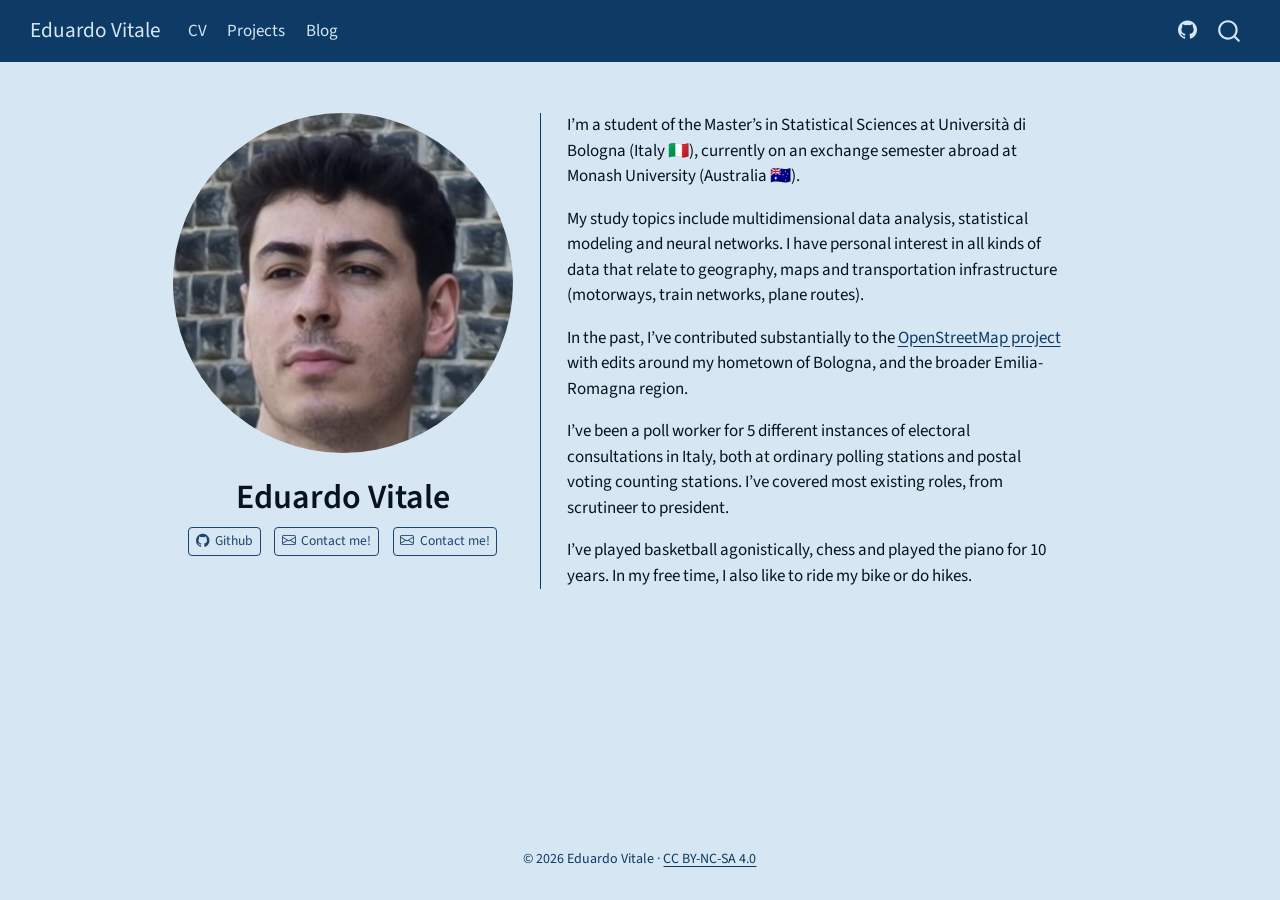
==== index.html @ f0003b97 "Built site for gh-pages" ====
<!DOCTYPE html>
<html xmlns="http://www.w3.org/1999/xhtml" lang="en" xml:lang="en"><head>

<meta charset="utf-8">
<meta name="generator" content="quarto-1.11.9">

<meta name="viewport" content="width=device-width, initial-scale=1.0, user-scalable=yes">


<title>Eduardo Vitale</title>
<style>
/* Default styles provided by pandoc.
** See https://pandoc.org/MANUAL.html#variables-for-html for config info.
*/
span.smallcaps{font-variant: small-caps;}
div.columns{display: flex; gap: 1.5em;}
div.column{flex: auto;}
@media screen {
div.columns{gap: min(4vw, 1.5em);}
div.column{overflow-x: auto;}
}
div.hanging-indent{margin-left: 1.5em; text-indent: -1.5em;}
ul.task-list{list-style: none;}
ul.task-list li input[type="checkbox"] {
  width: 0.8em;
  margin: 0 0.8em 0.2em -1em; /* quarto-specific, see https://github.com/quarto-dev/quarto-cli/issues/4556 */ 
  vertical-align: middle;
}
</style>


<script src="site_libs/quarto-nav/quarto-nav.js"></script>
<script src="site_libs/quarto-nav/headroom.min.js"></script>
<script src="site_libs/clipboard/clipboard.min.js"></script>
<script src="site_libs/quarto-search/autocomplete.umd.js"></script>
<script src="site_libs/quarto-search/fuse.min.js"></script>
<script src="site_libs/quarto-search/quarto-search.js"></script>
<meta name="quarto:offset" content="./">
<script src="site_libs/quarto-html/quarto.js" type="module"></script>
<script src="site_libs/quarto-html/tabsets/tabsets.js" type="module"></script>
<script src="site_libs/quarto-html/scrollable-regions/scrollable-regions.js" type="module"></script>
<script src="site_libs/quarto-html/popper.min.js"></script>
<script src="site_libs/quarto-html/tippy.umd.min.js"></script>
<link href="site_libs/quarto-html/tippy.css" rel="stylesheet">
<link href="site_libs/quarto-html/quarto-syntax-highlighting-63b5708e65d6cd79cd7618c58d0c21e7.css" rel="stylesheet" id="quarto-text-highlighting-styles">
<script src="site_libs/bootstrap/bootstrap.min.js"></script>
<link href="site_libs/bootstrap/bootstrap-icons.css" rel="stylesheet">
<link href="site_libs/bootstrap/bootstrap-68e6c9a759f6f047661711591d067c5d.min.css" rel="stylesheet" append-hash="true" id="quarto-bootstrap" data-mode="light">
<script id="quarto-search-options" type="application/json">{
  "location": "navbar",
  "copy-button": false,
  "collapse-after": 3,
  "panel-placement": "end",
  "type": "overlay",
  "limit": 50,
  "keyboard-shortcut": [
    "f",
    "/",
    "s"
  ],
  "show-item-context": false,
  "language": {
    "search-no-results-text": "No results",
    "search-matching-documents-text": "matching documents",
    "search-copy-link-title": "Copy link to search",
    "search-hide-matches-text": "Hide additional matches",
    "search-more-match-text": "more match in this document",
    "search-more-matches-text": "more matches in this document",
    "search-clear-button-title": "Clear",
    "search-text-placeholder": "",
    "search-detached-cancel-button-title": "Cancel",
    "search-submit-button-title": "Submit",
    "search-label": "Search"
  }
}</script>
<meta name="robots" content="noindex, nofollow, noai, noimageai">


</head>

<body class="nav-fixed fullcontent quarto-light"><a id="quarto-skip-link" class="visually-hidden-focusable" href="#quarto-document-content">Skip to main content</a>

<div id="quarto-search-results"></div>
  <header id="quarto-header" class="headroom fixed-top">
    <nav class="navbar navbar-expand-lg " data-bs-theme="dark" aria-label="Site">
      <div class="navbar-container container-fluid">
      <div class="navbar-brand-container mx-auto">
    <a class="navbar-brand" href="./index.html">
    <span class="navbar-title">Eduardo Vitale</span>
    </a>
  </div>
          <button class="navbar-toggler" type="button" data-bs-toggle="collapse" data-bs-target="#navbarCollapse" aria-controls="navbarCollapse" aria-expanded="false" aria-label="Toggle navigation" onclick="if (window.quartoToggleHeadroom) { window.quartoToggleHeadroom(); }">
  <span class="navbar-toggler-icon"></span>
</button>
          <div class="collapse navbar-collapse" id="navbarCollapse">
            <ul class="navbar-nav navbar-nav-scroll me-auto">
  <li class="nav-item">
    <a class="nav-link" href="./cv/index.html"> 
<span class="menu-text">CV</span></a>
  </li>  
  <li class="nav-item">
    <a class="nav-link" href="./projects/projects.html"> 
<span class="menu-text">Projects</span></a>
  </li>  
  <li class="nav-item">
    <a class="nav-link" href="./blog/blog.html"> 
<span class="menu-text">Blog</span></a>
  </li>  
</ul>
            <ul class="navbar-nav navbar-nav-scroll ms-auto">
  <li class="nav-item compact">
    <a class="nav-link" href="https://github.com/EduVit" target="_blank"> <i class="bi bi-github" role="img">
</i> 
<span class="menu-text"></span></a>
  </li>  
</ul>
          </div> <!-- /navcollapse -->
            <div class="quarto-navbar-tools">
</div>
            <div id="quarto-search" class="" title="Search"></div>
      </div> <!-- /container-fluid -->
    </nav>
</header>
<!-- content -->
<div id="quarto-content" class="quarto-container page-columns page-rows-contents page-layout-article page-navbar">
<!-- sidebar -->
<!-- margin-sidebar -->
    
<!-- main -->
<div class="quarto-about-trestles">
  <div class="about-entity">
    <img src="images/profile_photo.jpeg" class="about-image
  round " style="height: 20em; width: 20em;">
<header id="title-block-header" class="quarto-title-block default">
<div class="quarto-title">
<h1 class="title">Eduardo Vitale</h1>
</div>
<div class="quarto-title-meta">
  </div>
</header>
    <div class="about-links">
  <a href="https://github.com/EduVit" class="about-link" rel="" target="_blank">
    <i class="bi bi-github"></i>
     <span class="about-link-text">Github</span>
  </a>
  <a href="mailto:eduardo.vitale@studio.unibo.it" class="about-link" rel="" target="">
    <i class="bi bi-envelope"></i>
     <span class="about-link-text">Contact me!</span>
  </a>
  <a href="mailto:evit0003@student.monash.edu" class="about-link" rel="" target="">
    <i class="bi bi-envelope"></i>
     <span class="about-link-text">Contact me!</span>
  </a>
</div>
  </div>
  <div class="about-contents"><main class="content" id="quarto-document-content" tabindex="-1">
<p>I’m a student of the Master’s in Statistical Sciences at Università di Bologna (Italy 🇮🇹), currently on an exchange semester abroad at Monash University (Australia 🇦🇺).</p>
<p>My study topics include multidimensional data analysis, statistical modeling and neural networks. I have personal interest in all kinds of data that relate to geography, maps and transportation infrastructure (motorways, train networks, plane routes).</p>
<p>In the past, I’ve contributed substantially to the <a href="https://osm.org">OpenStreetMap project</a> with edits around my hometown of Bologna, and the broader Emilia-Romagna region.</p>
<p>I’ve been a poll worker for 5 different instances of electoral consultations in Italy, both at ordinary polling stations and postal voting counting stations. I’ve covered most existing roles, from scrutineer to president.</p>
<p>I’ve played basketball agonistically, chess and played the piano for 10 years. In my free time, I also like to ride my bike or do hikes.</p>


</main></div>
</div>
 <!-- /main -->
<script id="quarto-html-after-body" type="application/javascript">
  window.document.addEventListener("DOMContentLoaded", function (event) {
    const isCodeAnnotation = (el) => {
      for (const clz of el.classList) {
        if (clz.startsWith('code-annotation-')) {                     
          return true;
        }
      }
      return false;
    }
    const onCopySuccess = function(e) {
      // button target
      const button = e.trigger;
      // don't keep focus
      button.blur();
      // flash "checked"
      button.classList.add('code-copy-button-checked');
      var currentTitle = button.getAttribute("title");
      button.setAttribute("title", "Copied!");
      let tooltip;
      if (window.bootstrap) {
        button.setAttribute("data-bs-toggle", "tooltip");
        button.setAttribute("data-bs-placement", "left");
        button.setAttribute("data-bs-title", "Copied!");
        tooltip = new bootstrap.Tooltip(button, 
          { trigger: "manual", 
            customClass: "code-copy-button-tooltip",
            offset: [0, -8]});
        tooltip.show();    
      }
      setTimeout(function() {
        if (tooltip) {
          tooltip.hide();
          button.removeAttribute("data-bs-title");
          button.removeAttribute("data-bs-toggle");
          button.removeAttribute("data-bs-placement");
        }
        button.setAttribute("title", currentTitle);
        button.classList.remove('code-copy-button-checked');
      }, 1000);
      // clear code selection
      e.clearSelection();
    }
    const getTextToCopy = function(trigger) {
      const outerScaffold = trigger.parentElement.cloneNode(true);
      const codeEl = outerScaffold.querySelector('code');
      for (const childEl of codeEl.children) {
        if (isCodeAnnotation(childEl)) {
          childEl.remove();
        }
      }
      return codeEl.innerText;
    }
    const clipboard = new window.ClipboardJS('.code-copy-button:not([data-in-quarto-modal])', {
      text: getTextToCopy
    });
    clipboard.on('success', onCopySuccess);
    if (window.document.getElementById('quarto-embedded-source-code-modal')) {
      const clipboardModal = new window.ClipboardJS('.code-copy-button[data-in-quarto-modal]', {
        text: getTextToCopy,
        container: window.document.getElementById('quarto-embedded-source-code-modal')
      });
      clipboardModal.on('success', onCopySuccess);
    }
      var localhostRegex = new RegExp(/^(?:http|https):\/\/localhost\:?[0-9]*\//);
      var mailtoRegex = new RegExp(/^mailto:/);
        var filterRegex = new RegExp("https:\/\/EduVit\.github\.io\/");
      const newWindowLabel = "(opens in a new tab)";
      const newWindowNoteId = "quarto-ext-newwindow-label";
      // Links reference one hidden label through aria-describedby, so the
      // announcement never changes their accessible name.
      var describeNewWindow = (link) => {
        if (!window.document.getElementById(newWindowNoteId)) {
          var newWindowNote = window.document.createElement("span");
          newWindowNote.id = newWindowNoteId;
          newWindowNote.hidden = true;
          newWindowNote.textContent = newWindowLabel;
          window.document.body.appendChild(newWindowNote);
        }
        var describedBy = (link.getAttribute("aria-describedby") || "").split(/\s+/).filter(Boolean);
        if (!describedBy.includes(newWindowNoteId)) {
          describedBy.push(newWindowNoteId);
          link.setAttribute("aria-describedby", describedBy.join(" "));
        }
      }
      var isInternal = (href) => {
          return filterRegex.test(href) || localhostRegex.test(href) || mailtoRegex.test(href);
      }
      // Inspect non-navigation links and adorn them if external
      window.quartoDecorateExternalLinks = function (root) {
     var links = (root || window.document).querySelectorAll('a[href]:not(.nav-link):not(.navbar-brand):not(.toc-action):not(.sidebar-link):not(.sidebar-item-toggle):not(.pagination-link):not(.no-external):not([aria-hidden]):not(.dropdown-item):not(.quarto-navigation-tool):not(.about-link)');
      for (var i=0; i<links.length; i++) {
        const link = links[i];
        if (!isInternal(link.href)) {
          // undo the damage that might have been done by quarto-nav.js in the case of
          // links that we want to consider external
          if (link.dataset.originalHref !== undefined) {
            link.href = link.dataset.originalHref;
          }
            // target, if specified
            link.setAttribute("target", "_blank");
            if (link.getAttribute("rel") === null) {
              link.setAttribute("rel", "noopener");
            }
            describeNewWindow(link);
          if (!link.classList.contains('no-external-icon')) {
          }
        }
      }
      };
      window.quartoDecorateExternalLinks(window.document);
    // Esc closes the popup (WCAG 1.4.13) and focus leaving both trigger and
    // popup closes it (WCAG 2.4.11); tippy handles neither for interactive popups.
    const hideOnEscAndFocusOut = {
      name: 'hideOnEscAndFocusOut',
      defaultValue: true,
      fn(instance) {
        const dismiss = () => {
          // A show scheduled by the trigger delay would otherwise reopen it
          instance.clearDelayTimeouts();
          instance.hide();
        };
        const onKeyDown = (event) => {
          if (event.key !== 'Escape') {
            return;
          }
          // Keep Esc from also reaching page handlers (e.g. reveal.js overview),
          // except an open reveal.js slide menu, which Esc should close too.
          // The menu handles keys only when its keyboard option is on.
          const menuHandlesEsc = window.Reveal?.getPlugin?.('menu')?.isOpen() &&
            window.Reveal.getConfig().menu?.keyboard !== false;
          if (!menuHandlesEsc) {
            event.stopPropagation();
          }
          if (instance.popper.contains(window.document.activeElement)) {
            // Disabled while refocusing so the focus trigger does not reopen it
            instance.disable();
            instance.reference.focus();
            instance.enable();
          }
          dismiss();
        };
        const onFocusOut = (event) => {
          const target = event.relatedTarget;
          if (target && !instance.reference.contains(target) &&
              !instance.popper.contains(target)) {
            dismiss();
          }
        };
        // On the trigger too: a click trigger (code-annotations: select) has no
        // blur handling. Attached for the instance's lifetime so leaving the
        // trigger also cancels a show still pending on the trigger delay.
        instance.reference.addEventListener('focusout', onFocusOut);
        return {
          onShow() {
            window.document.addEventListener('keydown', onKeyDown, true);
            instance.popper.addEventListener('focusout', onFocusOut);
          },
          onHide() {
            window.document.removeEventListener('keydown', onKeyDown, true);
            instance.popper.removeEventListener('focusout', onFocusOut);
          },
          onDestroy() {
            instance.reference.removeEventListener('focusout', onFocusOut);
          },
        };
      },
    };
    function tippyHover(el, contentFn, onTriggerFn, onUntriggerFn) {
      const config = {
        allowHTML: true,
        maxWidth: 500,
        delay: 100,
        arrow: false,
        appendTo: function(el) {
            return el.parentElement;
        },
        interactive: true,
        interactiveBorder: 10,
        theme: 'quarto',
        placement: 'bottom-start',
        plugins: [hideOnEscAndFocusOut],
      };
      if (contentFn) {
        config.content = contentFn;
      }
      if (onTriggerFn) {
        config.onTrigger = onTriggerFn;
      }
      if (onUntriggerFn) {
        config.onUntrigger = onUntriggerFn;
      }
      window.tippy(el, config); 
    }
    const noterefs = window.document.querySelectorAll('a[role="doc-noteref"]');
    for (var i=0; i<noterefs.length; i++) {
      const ref = noterefs[i];
      tippyHover(ref, function() {
        // use id or data attribute instead here
        let href = ref.getAttribute('data-footnote-href') || ref.getAttribute('href');
        try { href = new URL(href).hash; } catch {}
        const id = href.replace(/^#\/?/, "");
        const note = window.document.getElementById(id);
        if (note) {
          return note.innerHTML;
        } else {
          return "";
        }
      });
    }
    const xrefs = window.document.querySelectorAll('a.quarto-xref');
    const processXRef = (id, note) => {
      // Strip column container classes
      const stripColumnClz = (el) => {
        el.classList.remove("page-full", "page-columns");
        if (el.children) {
          for (const child of el.children) {
            stripColumnClz(child);
          }
        }
      }
      stripColumnClz(note)
      if (id === null || id.startsWith('sec-')) {
        // Special case sections, only their first couple elements
        const container = document.createElement("div");
        if (note.children && note.children.length > 2) {
          container.appendChild(note.children[0].cloneNode(true));
          for (let i = 1; i < note.children.length; i++) {
            const child = note.children[i];
            if (child.tagName === "P" && child.innerText === "") {
              continue;
            } else {
              container.appendChild(child.cloneNode(true));
              break;
            }
          }
          if (window.Quarto?.typesetMath) {
            window.Quarto.typesetMath(container);
          }
          return container.innerHTML
        } else {
          if (window.Quarto?.typesetMath) {
            window.Quarto.typesetMath(note);
          }
          return note.innerHTML;
        }
      } else {
        // Remove any anchor links if they are present
        const anchorLink = note.querySelector('a.anchorjs-link');
        if (anchorLink) {
          anchorLink.remove();
        }
        if (window.Quarto?.typesetMath) {
          window.Quarto.typesetMath(note);
        }
        if (note.classList.contains("callout")) {
          return note.outerHTML;
        } else {
          return note.innerHTML;
        }
      }
    }
    for (var i=0; i<xrefs.length; i++) {
      const xref = xrefs[i];
      tippyHover(xref, undefined, function(instance) {
        instance.disable();
        let url = xref.getAttribute('href');
        let hash = undefined; 
        if (url.startsWith('#')) {
          hash = url;
        } else {
          try { hash = new URL(url).hash; } catch {}
        }
        if (hash) {
          const id = hash.replace(/^#\/?/, "");
          const note = window.document.getElementById(id);
          if (note !== null) {
            try {
              const html = processXRef(id, note.cloneNode(true));
              instance.setContent(html);
            } finally {
              instance.enable();
              instance.show();
            }
          } else {
            // See if we can fetch this
            fetch(url.split('#')[0])
            .then(res => res.text())
            .then(html => {
              const parser = new DOMParser();
              const htmlDoc = parser.parseFromString(html, "text/html");
              const note = htmlDoc.getElementById(id);
              if (note !== null) {
                const html = processXRef(id, note);
                instance.setContent(html);
              } 
            }).finally(() => {
              instance.enable();
              instance.show();
            });
          }
        } else {
          // See if we can fetch a full url (with no hash to target)
          // This is a special case and we should probably do some content thinning / targeting
          fetch(url)
          .then(res => res.text())
          .then(html => {
            const parser = new DOMParser();
            const htmlDoc = parser.parseFromString(html, "text/html");
            const note = htmlDoc.querySelector('main.content');
            if (note !== null) {
              // This should only happen for chapter cross references
              // (since there is no id in the URL)
              // remove the first header
              if (note.children.length > 0 && note.children[0].tagName === "HEADER") {
                note.children[0].remove();
              }
              const html = processXRef(null, note);
              instance.setContent(html);
            } 
          }).finally(() => {
            instance.enable();
            instance.show();
          });
        }
      }, function(instance) {
      });
    }
        let selectedAnnoteEl;
        const selectorForAnnotation = ( cell, annotation) => {
          let cellAttr = 'data-code-cell="' + cell + '"';
          let lineAttr = 'data-code-annotation="' +  annotation + '"';
          const selector = 'span[' + cellAttr + '][' + lineAttr + ']';
          return selector;
        }
        const selectCodeLines = (annoteEl) => {
          const doc = window.document;
          const targetCell = annoteEl.getAttribute("data-target-cell");
          const targetAnnotation = annoteEl.getAttribute("data-target-annotation");
          const annoteSpan = window.document.querySelector(selectorForAnnotation(targetCell, targetAnnotation));
          const lines = annoteSpan.getAttribute("data-code-lines").split(",");
          const lineIds = lines.map((line) => {
            return targetCell + "-" + line;
          })
          // Each band is positioned against its own containing block, which is
          // not the offsetParent of the lines, so place it from client rects.
          const placeBand = (band, firstEl, lastEl, codeBlock) => {
            const container = band.offsetParent;
            if (container === null) {
              return;
            }
            const containerRect = container.getBoundingClientRect();
            // Reveal.js scales slides with a transform, so convert client
            // pixels back to the CSS pixels of the container.
            const scale = containerRect.height / container.offsetHeight || 1;
            const firstRect = firstEl.getBoundingClientRect();
            const lastRect = lastEl.getBoundingClientRect();
            const top = (firstRect.top - containerRect.top) / scale - container.clientTop + container.scrollTop;
            const height = (lastRect.bottom - firstRect.top) / scale;
            band.style.top = top - 2 + "px";
            band.style.height = height + 4 + "px";
            if (codeBlock) {
              // Without the copy button wrapper, the containing block is wider
              // than the code block, so span the code block explicitly.
              const blockRect = codeBlock.getBoundingClientRect();
              band.style.left = (blockRect.left - containerRect.left) / scale - container.clientLeft + container.scrollLeft + "px";
              band.style.width = blockRect.width / scale + "px";
            }
          };
          if (lineIds.length > 0) {
            const el = window.document.getElementById(lineIds[0]);
            const lastEl = window.document.getElementById(lineIds[lineIds.length - 1]);
            const parent = el.parentElement.parentElement;
            // cook up a div (if necessary) and position it
            let div = window.document.getElementById("code-annotation-line-highlight");
            if (div === null) {
              div = window.document.createElement("div");
              div.setAttribute("id", "code-annotation-line-highlight");
              div.style.position = 'absolute';
              parent.appendChild(div);
            }
            placeBand(div, el, lastEl, parent.closest("div.sourceCode") || parent);
            let gutterDiv = window.document.getElementById("code-annotation-line-highlight-gutter");
            if (gutterDiv === null) {
              gutterDiv = window.document.createElement("div");
              gutterDiv.setAttribute("id", "code-annotation-line-highlight-gutter");
              gutterDiv.style.position = 'absolute';
              const codeCell = window.document.getElementById(targetCell);
              const gutter = codeCell.querySelector('.code-annotation-gutter');
              gutter.appendChild(gutterDiv);
            }
            placeBand(gutterDiv, el, lastEl);
            selectedAnnoteEl = annoteEl;
          }
        };
        const unselectCodeLines = () => {
          const elementsIds = ["code-annotation-line-highlight", "code-annotation-line-highlight-gutter"];
          elementsIds.forEach((elId) => {
            const div = window.document.getElementById(elId);
            if (div) {
              div.remove();
            }
          });
          selectedAnnoteEl = undefined;
        };
          // Handle positioning of the toggle
      window.addEventListener(
        "resize",
        throttle(() => {
          elRect = undefined;
          if (selectedAnnoteEl) {
            selectCodeLines(selectedAnnoteEl);
          }
        }, 10)
      );
      function throttle(fn, ms) {
      let throttle = false;
      let timer;
        return (...args) => {
          if(!throttle) { // first call gets through
              fn.apply(this, args);
              throttle = true;
          } else { // all the others get throttled
              if(timer) clearTimeout(timer); // cancel #2
              timer = setTimeout(() => {
                fn.apply(this, args);
                timer = throttle = false;
              }, ms);
          }
        };
      }
        // Attach click handler to the DT
        const annoteDls = window.document.querySelectorAll('dt[data-target-cell]');
        for (const annoteDlNode of annoteDls) {
          annoteDlNode.addEventListener('click', (event) => {
            const clickedEl = event.target;
            if (clickedEl !== selectedAnnoteEl) {
              unselectCodeLines();
              const activeEl = window.document.querySelector('dt[data-target-cell].code-annotation-active');
              if (activeEl) {
                activeEl.classList.remove('code-annotation-active');
              }
              selectCodeLines(clickedEl);
              clickedEl.classList.add('code-annotation-active');
            } else {
              // Unselect the line
              unselectCodeLines();
              clickedEl.classList.remove('code-annotation-active');
            }
          });
        }
    const findCites = (el) => {
      const parentEl = el.parentElement;
      if (parentEl) {
        const cites = parentEl.dataset.cites;
        if (cites) {
          return {
            el,
            cites: cites.split(' ')
          };
        } else {
          return findCites(el.parentElement)
        }
      } else {
        return undefined;
      }
    };
    var bibliorefs = window.document.querySelectorAll('a[role="doc-biblioref"]');
    for (var i=0; i<bibliorefs.length; i++) {
      const ref = bibliorefs[i];
      const citeInfo = findCites(ref);
      if (citeInfo) {
        tippyHover(citeInfo.el, function() {
          var popup = window.document.createElement('div');
          citeInfo.cites.forEach(function(cite) {
            var citeDiv = window.document.createElement('div');
            citeDiv.classList.add('hanging-indent');
            citeDiv.classList.add('csl-entry');
            var biblioDiv = window.document.getElementById('ref-' + cite);
            if (biblioDiv) {
              citeDiv.innerHTML = biblioDiv.innerHTML;
            }
            popup.appendChild(citeDiv);
          });
          return popup.innerHTML;
        });
      }
    }
  });
  </script>
  <script type="application/javascript">
  window.quartoScrollableRegionsLabels = {"code":"Scrollable code","output":"Scrollable output"};
  </script>
</div> <!-- /content -->
<footer class="footer">
  <div class="nav-footer">
    <div class="nav-footer-left">
      &nbsp;
    </div>   
    <div class="nav-footer-center">
<p>© 2026 Eduardo Vitale · <a href="https://creativecommons.org/licenses/by-nc-sa/4.0/">CC BY-NC-SA 4.0</a></p>
</div>
    <div class="nav-footer-right">
      &nbsp;
    </div>
  </div>
</footer>




</body></html>
---- site_libs/quarto-html/tippy.css ----
.tippy-box[data-animation=fade][data-state=hidden]{opacity:0}[data-tippy-root]{max-width:calc(100vw - 10px)}.tippy-box{position:relative;background-color:#333;color:#fff;border-radius:4px;font-size:14px;line-height:1.4;white-space:normal;outline:0;transition-property:transform,visibility,opacity}.tippy-box[data-placement^=top]>.tippy-arrow{bottom:0}.tippy-box[data-placement^=top]>.tippy-arrow:before{bottom:-7px;left:0;border-width:8px 8px 0;border-top-color:initial;transform-origin:center top}.tippy-box[data-placement^=bottom]>.tippy-arrow{top:0}.tippy-box[data-placement^=bottom]>.tippy-arrow:before{top:-7px;left:0;border-width:0 8px 8px;border-bottom-color:initial;transform-origin:center bottom}.tippy-box[data-placement^=left]>.tippy-arrow{right:0}.tippy-box[data-placement^=left]>.tippy-arrow:before{border-width:8px 0 8px 8px;border-left-color:initial;right:-7px;transform-origin:center left}.tippy-box[data-placement^=right]>.tippy-arrow{left:0}.tippy-box[data-placement^=right]>.tippy-arrow:before{left:-7px;border-width:8px 8px 8px 0;border-right-color:initial;transform-origin:center right}.tippy-box[data-inertia][data-state=visible]{transition-timing-function:cubic-bezier(.54,1.5,.38,1.11)}.tippy-arrow{width:16px;height:16px;color:#333}.tippy-arrow:before{content:"";position:absolute;border-color:transparent;border-style:solid}.tippy-content{position:relative;padding:5px 9px;z-index:1}
---- site_libs/quarto-html/quarto-syntax-highlighting-63b5708e65d6cd79cd7618c58d0c21e7.css ----
/* quarto syntax highlight colors */
:root {
  --quarto-hl-ot-color: #003B4F;
  --quarto-hl-at-color: #657422;
  --quarto-hl-ss-color: #20794D;
  --quarto-hl-an-color: #5E5E5E;
  --quarto-hl-fu-color: #4758AB;
  --quarto-hl-st-color: #20794D;
  --quarto-hl-cf-color: #003B4F;
  --quarto-hl-op-color: #5E5E5E;
  --quarto-hl-er-color: #AD0000;
  --quarto-hl-bn-color: #AD0000;
  --quarto-hl-al-color: #AD0000;
  --quarto-hl-va-color: #111111;
  --quarto-hl-bu-color: inherit;
  --quarto-hl-ex-color: inherit;
  --quarto-hl-pp-color: #AD0000;
  --quarto-hl-in-color: #5E5E5E;
  --quarto-hl-vs-color: #20794D;
  --quarto-hl-wa-color: #5E5E5E;
  --quarto-hl-do-color: #5E5E5E;
  --quarto-hl-im-color: #00769E;
  --quarto-hl-ch-color: #20794D;
  --quarto-hl-dt-color: #AD0000;
  --quarto-hl-fl-color: #AD0000;
  --quarto-hl-co-color: #5E5E5E;
  --quarto-hl-cv-color: #5E5E5E;
  --quarto-hl-cn-color: #8f5902;
  --quarto-hl-sc-color: #5E5E5E;
  --quarto-hl-dv-color: #AD0000;
  --quarto-hl-kw-color: #003B4F;
}

/* other quarto variables */
:root {
  --quarto-font-monospace: SFMono-Regular, Menlo, Monaco, Consolas, "Liberation Mono", "Courier New", monospace;
}

/* syntax highlight based on Pandoc's rules */
pre > code.sourceCode > span {
  color: #003B4F;
}

code.sourceCode > span {
  color: #003B4F;
}

div.sourceCode,
div.sourceCode pre.sourceCode {
  color: #003B4F;
}

/* Normal */
code span {
  color: #003B4F;
}

/* Alert */
code span.al {
  color: #AD0000;
  font-style: inherit;
}

/* Annotation */
code span.an {
  color: #5E5E5E;
  font-style: inherit;
}

/* Attribute */
code span.at {
  color: #657422;
  font-style: inherit;
}

/* BaseN */
code span.bn {
  color: #AD0000;
  font-style: inherit;
}

/* BuiltIn */
code span.bu {
  font-style: inherit;
}

/* ControlFlow */
code span.cf {
  color: #003B4F;
  font-weight: bold;
  font-style: inherit;
}

/* Char */
code span.ch {
  color: #20794D;
  font-style: inherit;
}

/* Constant */
code span.cn {
  color: #8f5902;
  font-style: inherit;
}

/* Comment */
code span.co {
  color: #5E5E5E;
  font-style: inherit;
}

/* CommentVar */
code span.cv {
  color: #5E5E5E;
  font-style: italic;
}

/* Documentation */
code span.do {
  color: #5E5E5E;
  font-style: italic;
}

/* DataType */
code span.dt {
  color: #AD0000;
  font-style: inherit;
}

/* DecVal */
code span.dv {
  color: #AD0000;
  font-style: inherit;
}

/* Error */
code span.er {
  color: #AD0000;
  font-style: inherit;
}

/* Extension */
code span.ex {
  font-style: inherit;
}

/* Float */
code span.fl {
  color: #AD0000;
  font-style: inherit;
}

/* Function */
code span.fu {
  color: #4758AB;
  font-style: inherit;
}

/* Import */
code span.im {
  color: #00769E;
  font-style: inherit;
}

/* Information */
code span.in {
  color: #5E5E5E;
  font-style: inherit;
}

/* Keyword */
code span.kw {
  color: #003B4F;
  font-weight: bold;
  font-style: inherit;
}

/* Operator */
code span.op {
  color: #5E5E5E;
  font-style: inherit;
}

/* Other */
code span.ot {
  color: #003B4F;
  font-style: inherit;
}

/* Preprocessor */
code span.pp {
  color: #AD0000;
  font-style: inherit;
}

/* SpecialChar */
code span.sc {
  color: #5E5E5E;
  font-style: inherit;
}

/* SpecialString */
code span.ss {
  color: #20794D;
  font-style: inherit;
}

/* String */
code span.st {
  color: #20794D;
  font-style: inherit;
}

/* Variable */
code span.va {
  color: #111111;
  font-style: inherit;
}

/* VerbatimString */
code span.vs {
  color: #20794D;
  font-style: inherit;
}

/* Warning */
code span.wa {
  color: #5E5E5E;
  font-style: italic;
}

.prevent-inlining {
  content: "</";
}

/*# sourceMappingURL=054cc16b9e9817627be6994582d2ffb5.css.map */
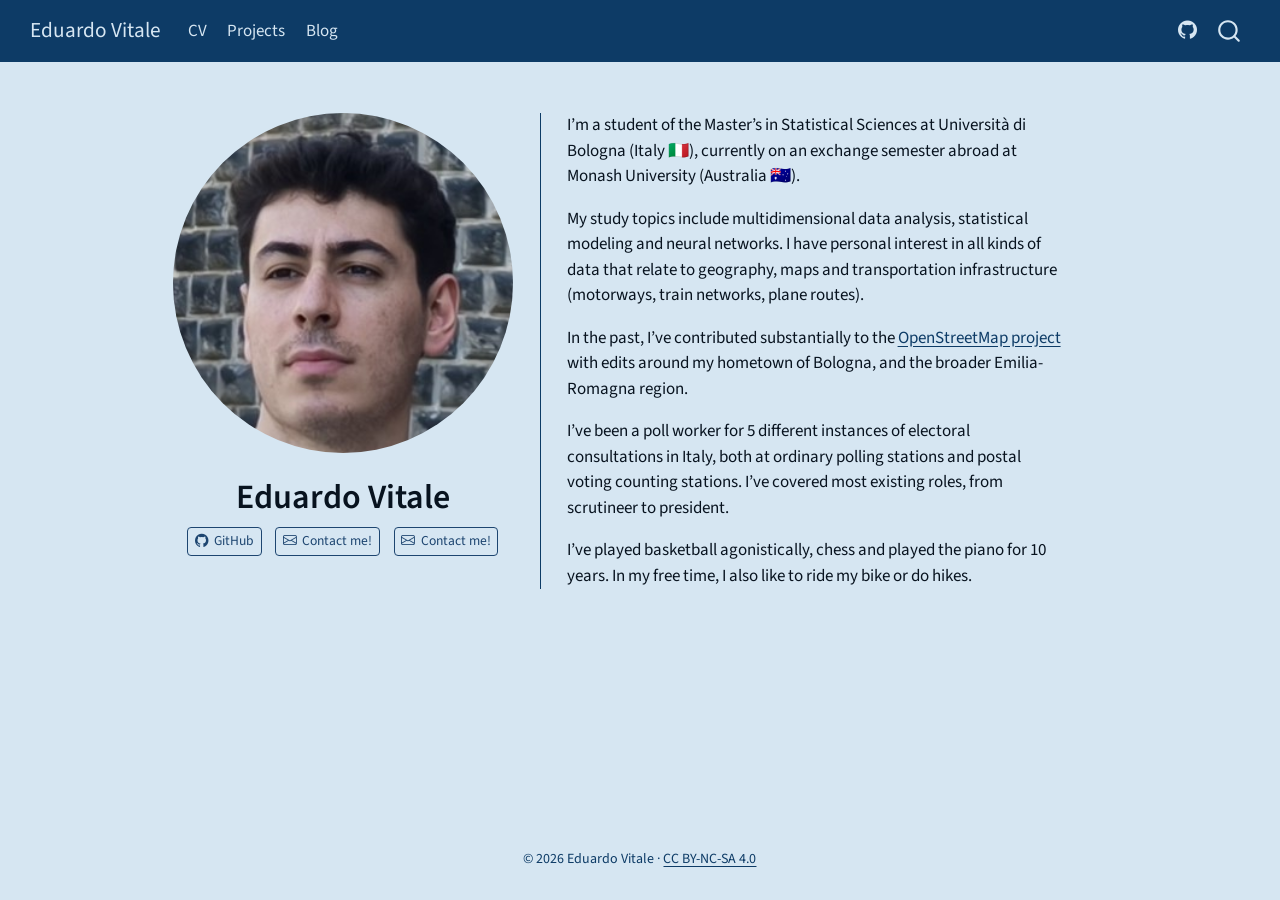
==== commit 542ccc50: "Built site for gh-pages" ====
--- a/index.html
+++ b/index.html
@@ -45,7 +45,7 @@
 <link href="site_libs/quarto-html/quarto-syntax-highlighting-63b5708e65d6cd79cd7618c58d0c21e7.css" rel="stylesheet" id="quarto-text-highlighting-styles">
 <script src="site_libs/bootstrap/bootstrap.min.js"></script>
 <link href="site_libs/bootstrap/bootstrap-icons.css" rel="stylesheet">
-<link href="site_libs/bootstrap/bootstrap-68e6c9a759f6f047661711591d067c5d.min.css" rel="stylesheet" append-hash="true" id="quarto-bootstrap" data-mode="light">
+<link href="site_libs/bootstrap/bootstrap-fa9fd6ecb5b2c4b556121bbff82a6f28.min.css" rel="stylesheet" append-hash="true" id="quarto-bootstrap" data-mode="light">
 <script id="quarto-search-options" type="application/json">{
   "location": "navbar",
   "copy-button": false,
@@ -141,7 +141,7 @@
     <div class="about-links">
   <a href="https://github.com/EduVit" class="about-link" rel="" target="_blank">
     <i class="bi bi-github"></i>
-     <span class="about-link-text">Github</span>
+     <span class="about-link-text">GitHub</span>
   </a>
   <a href="mailto:eduardo.vitale@studio.unibo.it" class="about-link" rel="" target="">
     <i class="bi bi-envelope"></i>
@@ -230,7 +230,7 @@
     }
       var localhostRegex = new RegExp(/^(?:http|https):\/\/localhost\:?[0-9]*\//);
       var mailtoRegex = new RegExp(/^mailto:/);
-        var filterRegex = new RegExp("https:\/\/EduVit\.github\.io\/");
+        var filterRegex = new RegExp("https:\/\/eduvit\.github\.io");
       const newWindowLabel = "(opens in a new tab)";
       const newWindowNoteId = "quarto-ext-newwindow-label";
       // Links reference one hidden label through aria-describedby, so the
